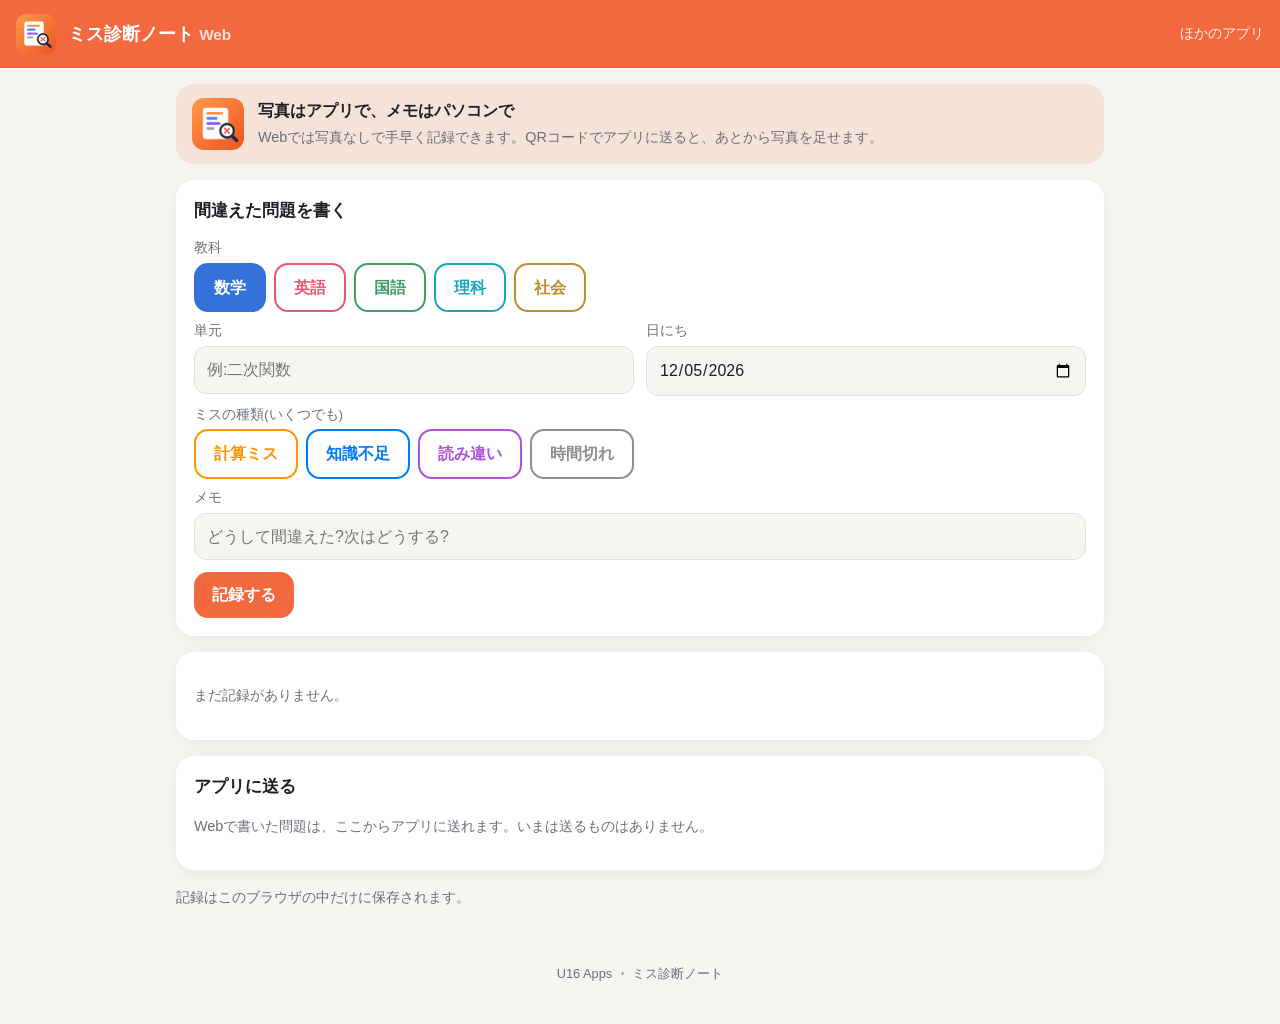
==== missnote/index.html @ 4834bc87 "U16 Apps Web版を作成 - 4つのアプリのWeb版(おこづかい帳・学習プランナー・ミス診断ノート・音読チェッカー) - アプリから共有されたレポート(URLの#にデータ)を表示・印刷 - W" ====
<!doctype html>
<html lang="ja">
<head>
  <meta charset="utf-8">
  <meta name="viewport" content="width=device-width, initial-scale=1">
  <title>ミス診断ノート Web</title>
  <link rel="icon" href="../icons/missnote.png">
  <link rel="apple-touch-icon" href="../icons/missnote.png">
  <link rel="stylesheet" href="../common/style.css">
  <style>
    :root { --accent: #f2683f; }
    .toggles { display: flex; gap: 8px; flex-wrap: wrap; }
    .toggle { background: transparent; border: 2px solid var(--c); color: var(--c); min-height: 40px; }
    .toggle.on { background: var(--c); color: #fff; }
    .top-mistake { font-size: 1.6rem; font-weight: 800; }
    .problem { padding: 10px 0; border-bottom: 1px solid var(--line); }
    .problem .memo { color: var(--muted); font-size: .9rem; }
  </style>
</head>
<body>
  <header class="topbar">
    <img src="../icons/missnote.png" alt="">
    <h1>ミス診断ノート <small style="opacity:.8">Web</small></h1>
    <a href="../">ほかのアプリ</a>
  </header>
  <main>
    <section id="report" class="hidden"></section>

    <section id="app">
      <div class="app-banner no-print">
        <img src="../icons/missnote.png" alt="">
        <div><b>写真はアプリで、メモはパソコンで</b><br>
          <span class="muted">Webでは写真なしで手早く記録できます。QRコードでアプリに送ると、あとから写真を足せます。</span></div>
      </div>

      <div class="card">
        <h2>間違えた問題を書く</h2>
        <label>教科</label><div class="toggles" id="subject"></div>
        <div class="grid" style="gap:0 12px">
          <div><label>単元</label><input id="unit" placeholder="例:二次関数"></div>
          <div><label>日にち</label><input id="date" type="date"></div>
        </div>
        <label>ミスの種類(いくつでも)</label><div class="toggles" id="mistakes"></div>
        <label>メモ</label><input id="memo" placeholder="どうして間違えた?次はどうする?">
        <div class="row" style="margin-top:12px"><button id="add">記録する</button><span class="muted" id="add-note"></span></div>
      </div>

      <div id="analysis"></div>

      <div class="card no-print">
        <h2>アプリに送る</h2>
        <p class="muted" id="send-summary"></p>
        <div id="send"></div>
        <div class="row" style="margin-top:10px"><button class="secondary hidden" id="mark-sent">送り終わった</button></div>
      </div>
      <p class="muted no-print">記録はこのブラウザの中だけに保存されます。</p>
    </section>
  </main>
  <footer>U16 Apps ・ ミス診断ノート</footer>

  <script src="../common/qr.js"></script>
  <script src="../common/bridge.js"></script>
  <script src="../common/charts.js"></script>
  <script src="app.js"></script>
</body>
</html>
---- common/style.css ----
/* 4つのWebページで共通の見た目。各ページは --accent を自分の色にする */
:root {
  --accent: #2a9d8f;
  --accent-soft: color-mix(in srgb, var(--accent) 14%, transparent);
  --bg: #f6f5f1;
  --card: #ffffff;
  --text: #1d1f24;
  --muted: #6b7078;
  --line: #e4e2dc;
  --good: #2f9e57;
  --bad: #e2474f;
  --warn: #f08a24;
  --radius: 18px;
  color-scheme: light dark;
}
@media (prefers-color-scheme: dark) {
  :root:not([data-theme="light"]) {
    --bg: #15161a;
    --card: #202228;
    --text: #eceef2;
    --muted: #9aa0aa;
    --line: #34373f;
  }
}

* { box-sizing: border-box; }
html { -webkit-text-size-adjust: 100%; }
body {
  margin: 0;
  background: var(--bg);
  color: var(--text);
  font-family: -apple-system, BlinkMacSystemFont, "Hiragino Sans", "Noto Sans JP", "Yu Gothic UI", sans-serif;
  line-height: 1.6;
}
a { color: var(--accent); }

/* 上のバー */
.topbar {
  display: flex; align-items: center; gap: 12px;
  padding: 14px 16px;
  background: var(--accent); color: #fff;
}
.topbar img { width: 40px; height: 40px; border-radius: 10px; }
.topbar h1 { font-size: 1.15rem; margin: 0; flex: 1; }
.topbar a { color: #fff; text-decoration: none; font-size: .9rem; opacity: .9; }

main { max-width: 960px; margin: 0 auto; padding: 16px; }
.grid { display: grid; gap: 16px; grid-template-columns: repeat(auto-fit, minmax(280px, 1fr)); }

.card {
  background: var(--card);
  border-radius: var(--radius);
  padding: 18px;
  box-shadow: 0 4px 18px rgba(0, 0, 0, .06);
  margin-bottom: 16px;
}
.card h2 { font-size: 1.05rem; margin: 0 0 12px; }
.muted { color: var(--muted); font-size: .9rem; }
.warn { color: var(--warn); font-weight: 700; }
.bad { color: var(--bad); }
.good { color: var(--good); }

/* ボタン */
.button, button {
  display: inline-flex; align-items: center; justify-content: center; gap: 6px;
  min-height: 44px; padding: 10px 18px;
  border: none; border-radius: 14px;
  background: var(--accent); color: #fff;
  font: inherit; font-weight: 700; text-decoration: none; cursor: pointer;
}
.button.secondary, button.secondary { background: var(--accent-soft); color: var(--accent); }
button.danger { background: transparent; color: var(--bad); min-height: 32px; padding: 4px 10px; }
button:disabled { opacity: .45; cursor: default; }
.row { display: flex; gap: 10px; flex-wrap: wrap; align-items: center; }

/* 入力 */
input, select, textarea {
  font: inherit; color: var(--text);
  background: var(--bg); border: 1px solid var(--line); border-radius: 12px;
  padding: 10px 12px; min-height: 44px; width: 100%;
}
textarea { min-height: 120px; resize: vertical; }
label { display: block; font-size: .85rem; color: var(--muted); margin: 8px 0 4px; }

/* 大きな数字 */
.stats { display: flex; gap: 12px; flex-wrap: wrap; }
.stat { flex: 1; min-width: 120px; }
.stat b { display: block; font-size: 1.8rem; line-height: 1.2; font-variant-numeric: tabular-nums; }
.stat span { color: var(--muted); font-size: .85rem; }

/* 表 */
table { width: 100%; border-collapse: collapse; font-size: .95rem; }
th, td { text-align: left; padding: 8px 6px; border-bottom: 1px solid var(--line); }
td.num, th.num { text-align: right; font-variant-numeric: tabular-nums; }

/* グラフ */
.chart { width: 100%; height: auto; display: block; }
.donut { max-width: 240px; margin: 0 auto; }
.donut-center { font-size: 22px; font-weight: 800; fill: var(--text); }
.donut-sub { font-size: 12px; fill: var(--muted); }
.axis { font-size: 11px; fill: var(--muted); }
.legend { display: flex; gap: 12px; flex-wrap: wrap; font-size: .85rem; margin-top: 6px; }
.legend-item i { display: inline-block; width: 10px; height: 10px; border-radius: 50%; margin-right: 4px; }
.bars { display: grid; gap: 8px; }
.bar-row { display: grid; grid-template-columns: 6em 1fr 7em; gap: 8px; align-items: center; font-size: .9rem; }
.bar-track { height: 14px; background: var(--line); border-radius: 7px; overflow: hidden; }
.bar-fill { display: block; height: 100%; border-radius: 7px; }
.bar-note { text-align: right; color: var(--muted); font-variant-numeric: tabular-nums; }

/* タグ */
.tag { display: inline-block; padding: 2px 10px; border-radius: 999px; font-size: .8rem; font-weight: 700; color: #fff; }

/* アプリに送るパネル */
.send-panel { display: flex; gap: 18px; flex-wrap: wrap; align-items: center; }
.send-panel .qr { width: 220px; max-width: 100%; background: #fff; padding: 6px; border-radius: 12px; }
.send-panel .qr svg { width: 100%; height: auto; display: block; }
.send-text { flex: 1; min-width: 220px; }
.steps { padding-left: 1.2em; margin: 8px 0 12px; }

/* アプリとのつながりの帯 */
.app-banner {
  display: flex; gap: 14px; align-items: center; flex-wrap: wrap;
  background: var(--accent-soft); border-radius: var(--radius); padding: 14px 16px; margin-bottom: 16px;
}
.app-banner img { width: 52px; height: 52px; border-radius: 12px; }
.app-banner div { flex: 1; min-width: 200px; }

.shared-badge {
  display: inline-block; background: var(--accent); color: #fff; border-radius: 999px;
  padding: 2px 12px; font-size: .8rem; font-weight: 700;
}
.hidden { display: none !important; }

footer { text-align: center; color: var(--muted); font-size: .8rem; padding: 24px 16px 40px; }

/* 印刷するときは、ボタンなどを消してレポートだけにする */
@media print {
  .topbar, .no-print, button, .button { display: none !important; }
  body { background: #fff; }
  .card { box-shadow: none; border: 1px solid #ddd; break-inside: avoid; }
}
@media (max-width: 480px) {
  .bar-row { grid-template-columns: 4.5em 1fr 5.5em; }
}
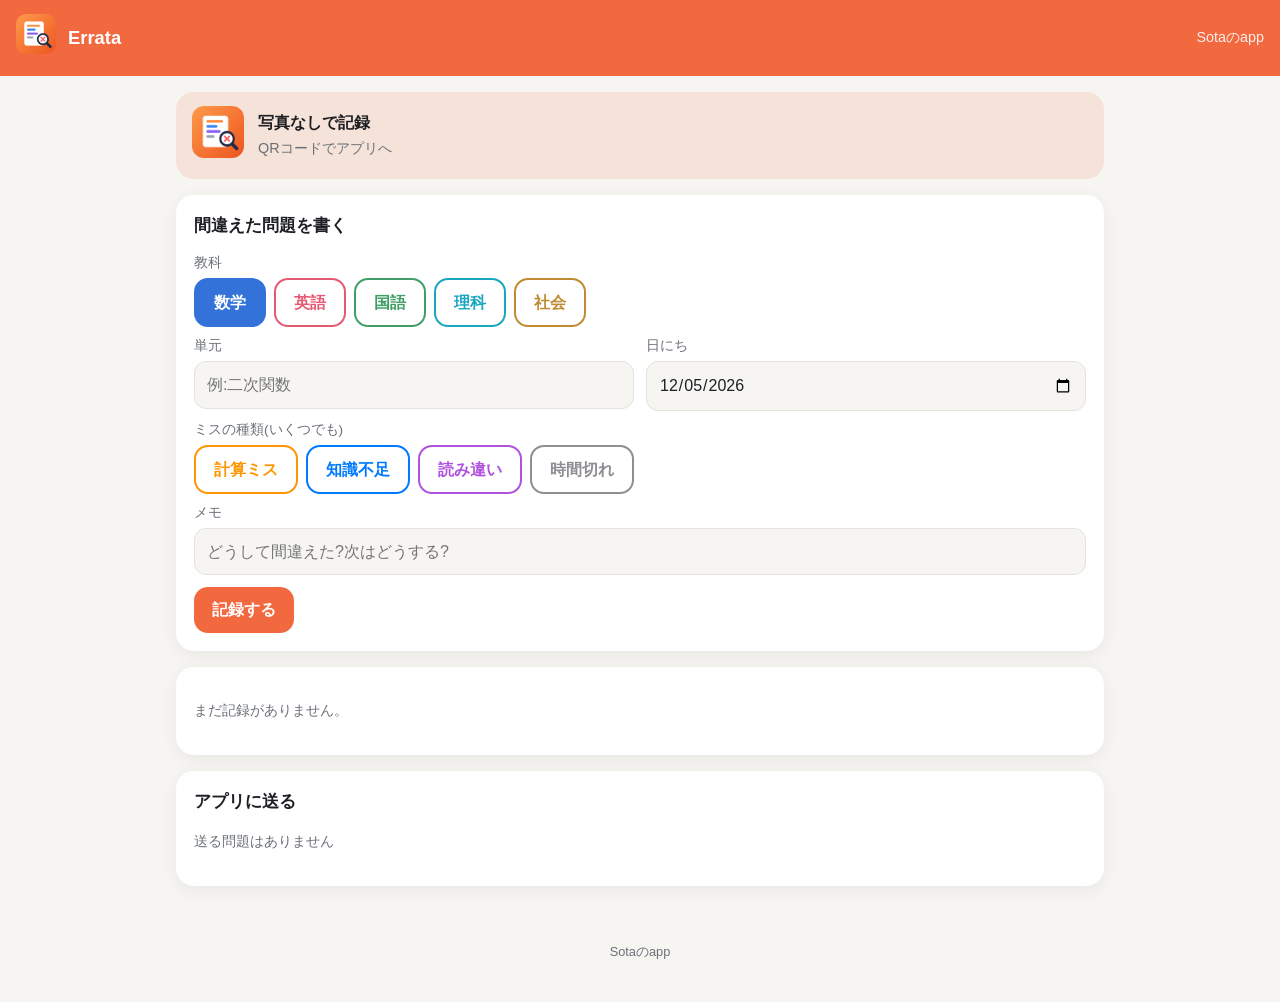
==== commit 3c335fb9: "サイト名をSotaのappに、アプリ名を英語に、ダークアイコン、文章を短く Co-Authored-By: Claude Opus 5.5 <noreply@anthropic.com>" ====
--- a/missnote/index.html
+++ b/missnote/index.html
@@ -3,7 +3,7 @@
 <head>
   <meta charset="utf-8">
   <meta name="viewport" content="width=device-width, initial-scale=1">
-  <title>ミス診断ノート Web</title>
+  <title>Errata | Sotaのapp</title>
   <link rel="icon" href="../icons/missnote.png">
   <link rel="apple-touch-icon" href="../icons/missnote.png">
   <link rel="stylesheet" href="../common/style.css">
@@ -19,18 +19,17 @@
 </head>
 <body>
   <header class="topbar">
-    <img src="../icons/missnote.png" alt="">
-    <h1>ミス診断ノート <small style="opacity:.8">Web</small></h1>
-    <a href="../">ほかのアプリ</a>
+    <picture><source srcset="../icons/missnote-dark.png" media="(prefers-color-scheme: dark)"><img src="../icons/missnote.png" alt=""></picture>
+    <h1>Errata</h1>
+    <a href="../">Sotaのapp</a>
   </header>
   <main>
     <section id="report" class="hidden"></section>
 
     <section id="app">
       <div class="app-banner no-print">
-        <img src="../icons/missnote.png" alt="">
-        <div><b>写真はアプリで、メモはパソコンで</b><br>
-          <span class="muted">Webでは写真なしで手早く記録できます。QRコードでアプリに送ると、あとから写真を足せます。</span></div>
+        <picture><source srcset="../icons/missnote-dark.png" media="(prefers-color-scheme: dark)"><img src="../icons/missnote.png" alt=""></picture>
+        <div><b>写真なしで記録</b><br><span class="muted">QRコードでアプリへ</span></div>
       </div>
 
       <div class="card">
@@ -53,10 +52,10 @@
         <div id="send"></div>
         <div class="row" style="margin-top:10px"><button class="secondary hidden" id="mark-sent">送り終わった</button></div>
       </div>
-      <p class="muted no-print">記録はこのブラウザの中だけに保存されます。</p>
+      
     </section>
   </main>
-  <footer>U16 Apps ・ ミス診断ノート</footer>
+  <footer>Sotaのapp</footer>
 
   <script src="../common/qr.js"></script>
   <script src="../common/bridge.js"></script>
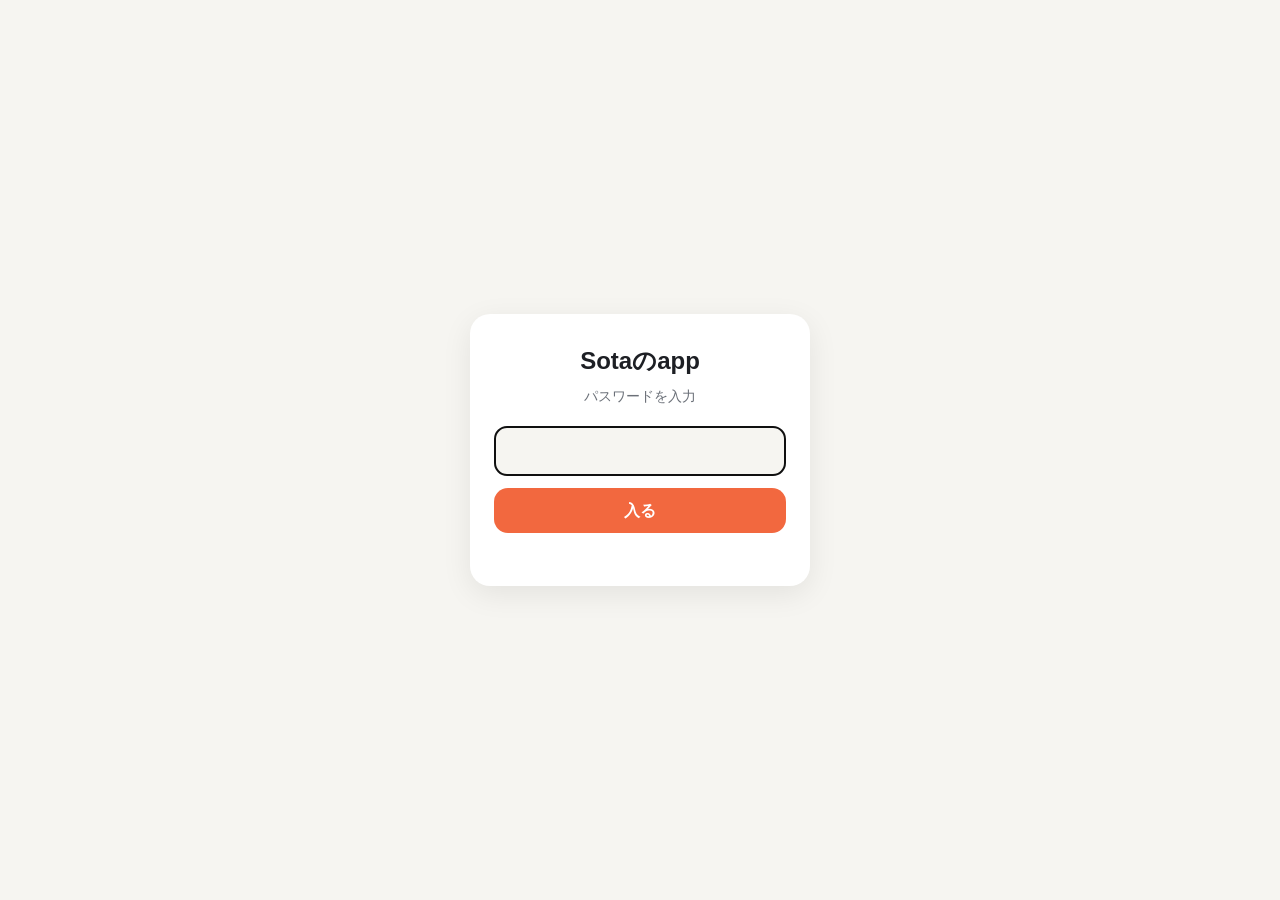
==== commit 0ca2842b: "全ページの最初にパスワード画面を付ける Co-Authored-By: Claude Opus 5.5 <noreply@anthropic.com>" ====
--- a/missnote/index.html
+++ b/missnote/index.html
@@ -7,6 +7,7 @@
   <link rel="icon" href="../icons/missnote.png">
   <link rel="apple-touch-icon" href="../icons/missnote.png">
   <link rel="stylesheet" href="../common/style.css">
+  <script src="../common/gate.js"></script>
   <style>
     :root { --accent: #f2683f; }
     .toggles { display: flex; gap: 8px; flex-wrap: wrap; }
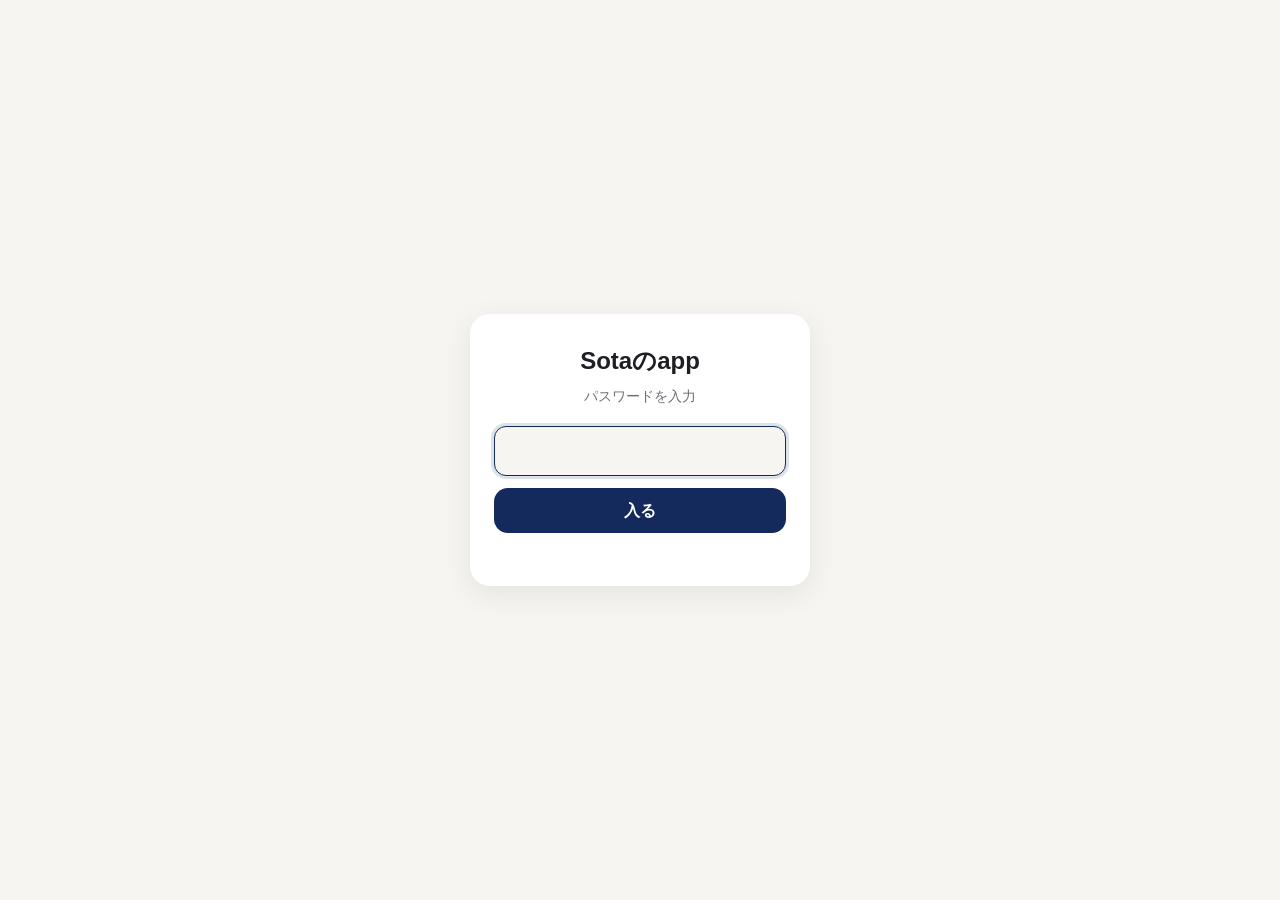
==== commit 8f98feb0: "Recito Web: 11/8からRecitoだけ公開、アプリ風のデザイン(下のタブバー・すりガラス)、新規登録・ログアウト・別の人のデータが混ざらないように、エラー対策 Co-Authored-B" ====
--- a/missnote/index.html
+++ b/missnote/index.html
@@ -3,11 +3,13 @@
 <head>
   <meta charset="utf-8">
   <meta name="viewport" content="width=device-width, initial-scale=1">
-  <title>Errata | Sotaのapp</title>
+  <title>Errata | テストのミス分析ノート</title>
+  <meta name="description" content="Errata は、テストや問題集で間違えた問題を記録し、ミスの種類(計算ミス・知識不足・読み違い・時間切れ)を分析して復習する学習アプリです。">
+  <meta name="keywords" content="学習,勉強,教育,中学生,高校生">
   <link rel="icon" href="../icons/missnote.png">
   <link rel="apple-touch-icon" href="../icons/missnote.png">
   <link rel="stylesheet" href="../common/style.css">
-  <script src="../common/gate.js"></script>
+  <script src="../common/gate.js?v=20261107a"></script>
   <style>
     :root { --accent: #f2683f; }
     .toggles { display: flex; gap: 8px; flex-wrap: wrap; }
--- a/common/style.css
+++ b/common/style.css
@@ -142,3 +142,19 @@
 @media (max-width: 480px) {
   .bar-row { grid-template-columns: 4.5em 1fr 5.5em; }
 }
+
+/* ---- さわったときの手ごたえ(アプリのように、押すと少し沈む) ---- */
+button, .button { transition: transform .12s ease, opacity .2s, background-color .2s, color .2s, box-shadow .2s; -webkit-tap-highlight-color: transparent; touch-action: manipulation; }
+button:active:not(:disabled), .button:active { transform: scale(.97); }
+:focus-visible { outline: 3px solid color-mix(in srgb, var(--accent) 55%, transparent); outline-offset: 2px; }
+input:focus, select:focus, textarea:focus { outline: none; border-color: var(--accent); box-shadow: 0 0 0 3px var(--accent-soft); }
+@media (prefers-color-scheme: dark) { :root:not([data-theme="light"]) .card { box-shadow: none; border: 1px solid color-mix(in srgb, var(--line) 70%, transparent); } }
+@media (prefers-reduced-motion: reduce) { *, *::before, *::after { animation-duration: .01ms !important; transition-duration: .01ms !important; } }
+
+/* ---- 画面の下のお知らせ(common/guard.js) ---- */
+#toast { position: fixed; left: 50%; bottom: calc(84px + env(safe-area-inset-bottom)); transform: translate(-50%, 20px); z-index: 9000;
+  max-width: min(92vw, 460px); padding: 10px 16px; border-radius: 14px; font-size: .9rem; font-weight: 700; text-align: center;
+  background: color-mix(in srgb, var(--text) 88%, transparent); color: var(--bg); box-shadow: 0 8px 28px rgba(0,0,0,.2);
+  opacity: 0; pointer-events: none; transition: opacity .25s, transform .25s; }
+#toast.show { opacity: 1; transform: translate(-50%, 0); }
+#toast.error { background: var(--bad); color: #fff; }
